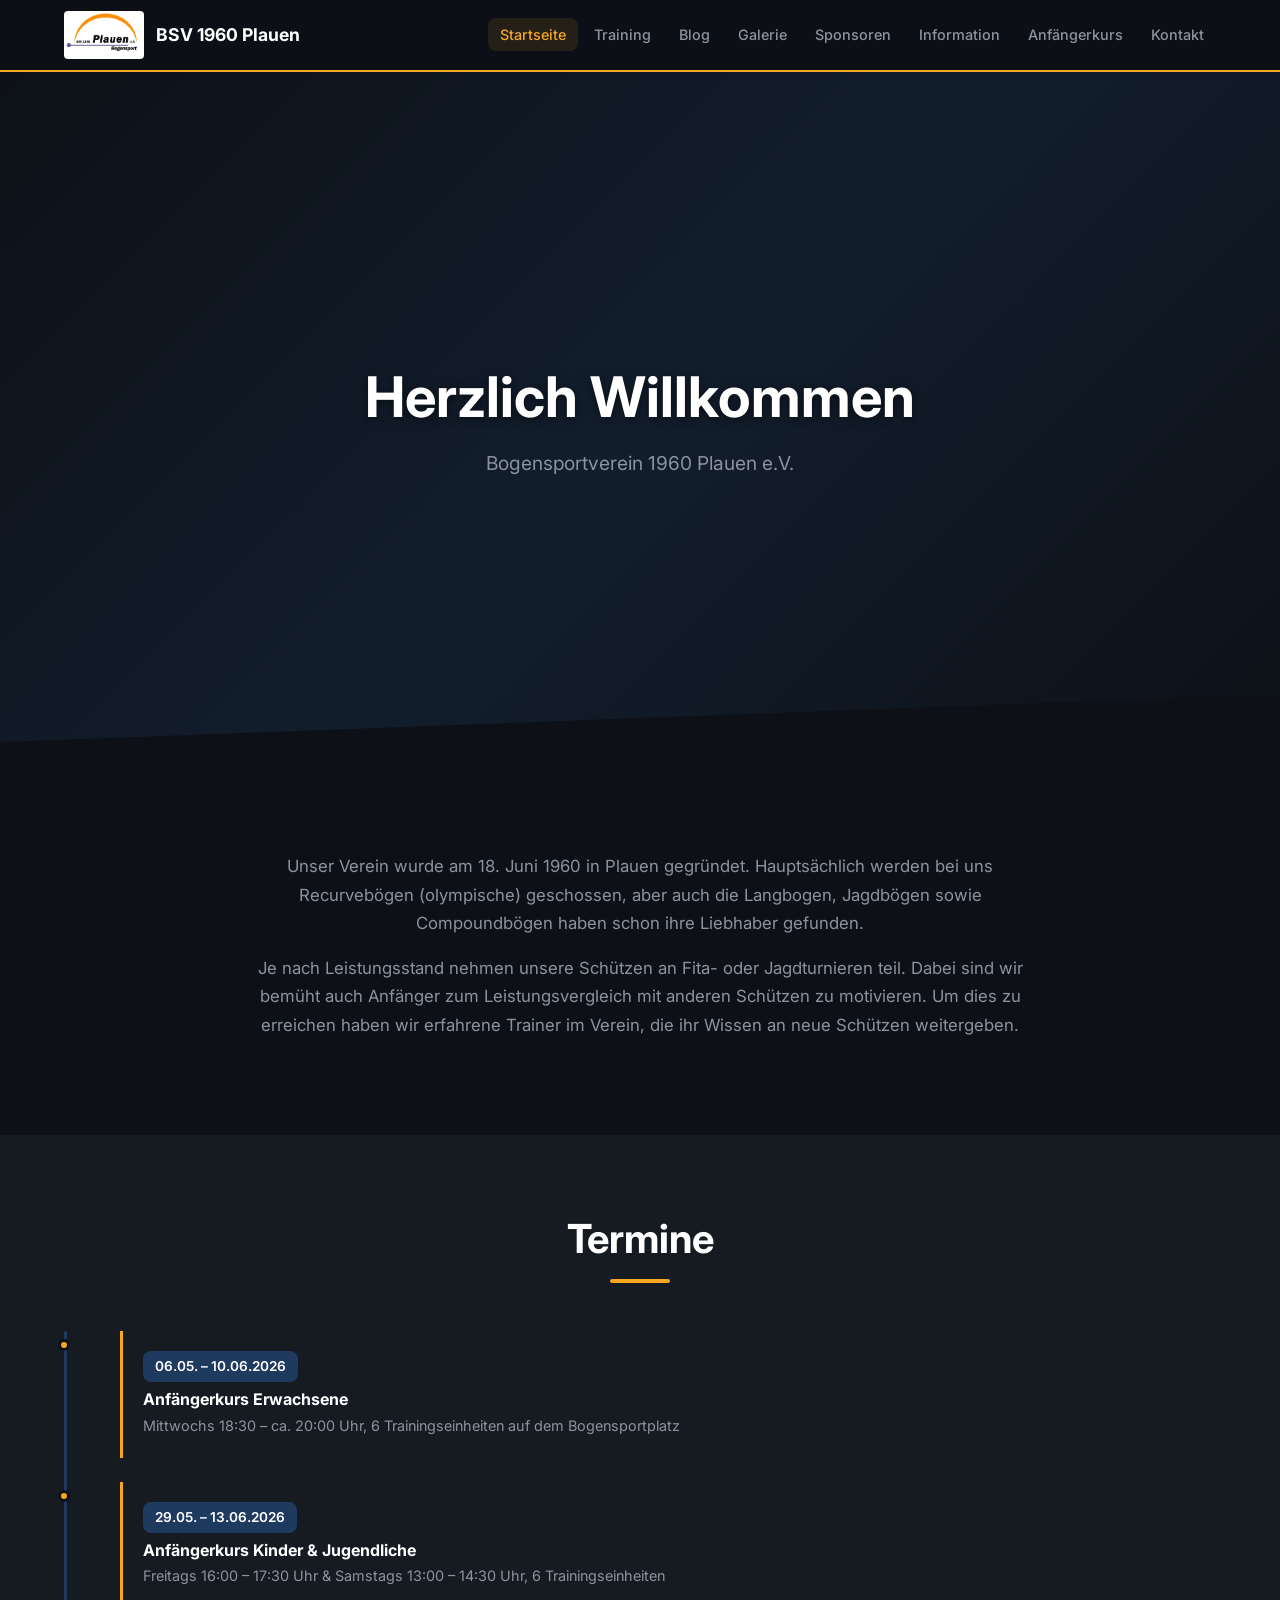
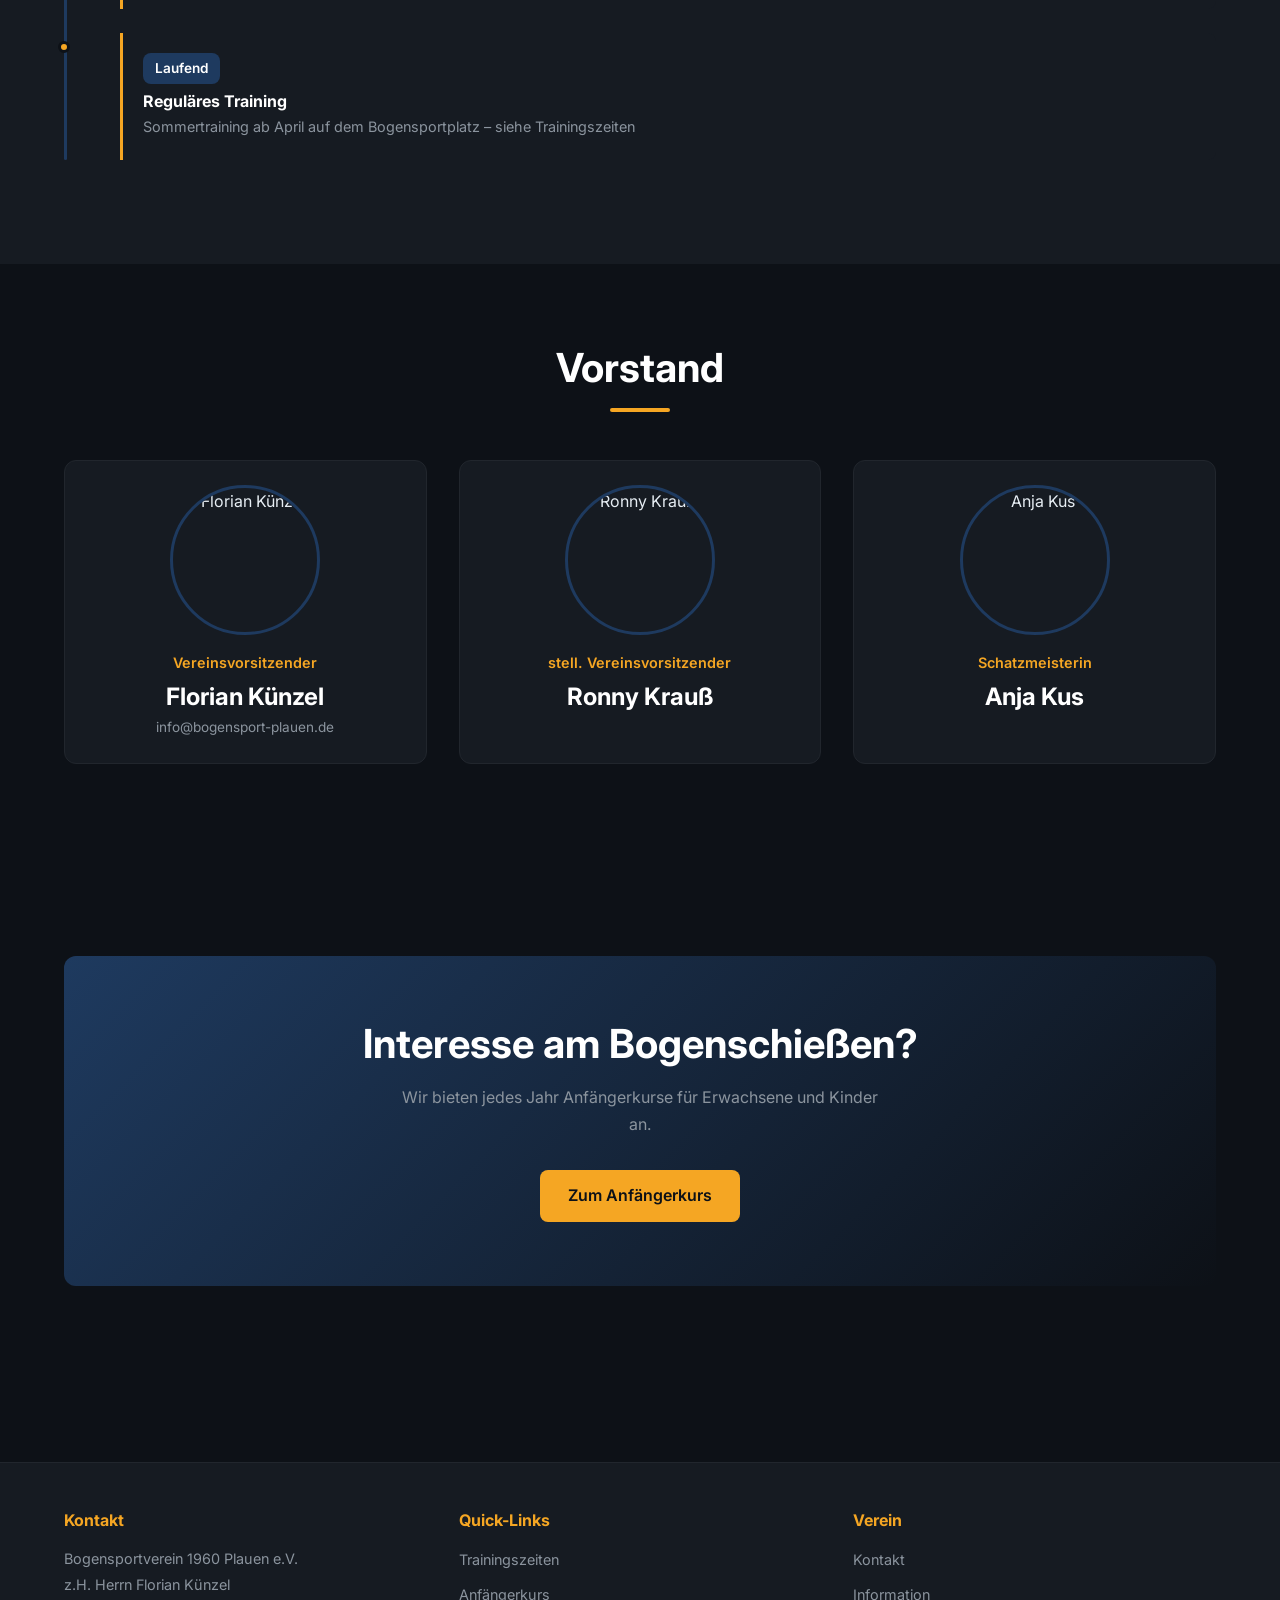
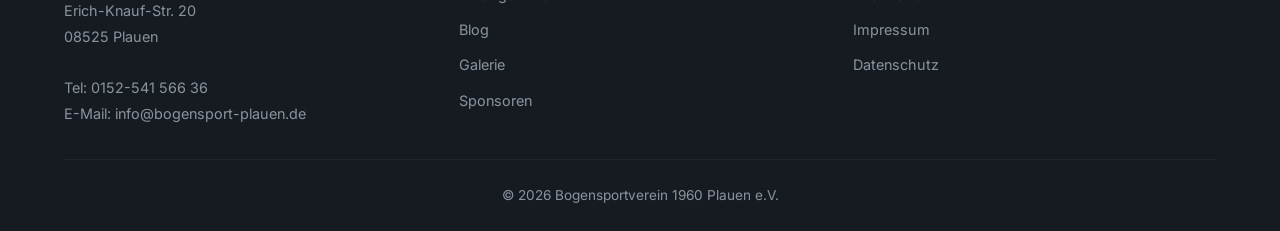
==== index.html @ 08388a22 "Initial commit: BSV 1960 Plauen Website Redesign Complete static website with dark theme, 10 HTML pa" ====
<!DOCTYPE html>
<html lang="de">
<head>
  <meta charset="UTF-8">
  <meta name="viewport" content="width=device-width, initial-scale=1.0">
  <title>Bogensportverein 1960 Plauen e.V.</title>
  <meta name="description" content="Bogensportverein 1960 Plauen e.V. - Bogenschießen in Plauen, Vogtland. Training, Anfängerkurse und Turniere.">
  <link rel="preconnect" href="https://fonts.googleapis.com">
  <link rel="preconnect" href="https://fonts.gstatic.com" crossorigin>
  <link href="https://fonts.googleapis.com/css2?family=Inter:wght@400;500;600;700&display=swap" rel="stylesheet">
  <link rel="stylesheet" href="css/style.css">
</head>
<body>

  <!-- Header -->
  <header class="header">
    <div class="container">
      <a href="index.html" class="logo">
        <img src="Logo_Verein_2_FK.JPG" alt="BSV 1960 Plauen Logo">
        <span class="logo-text">BSV 1960 Plauen</span>
      </a>
      <button class="hamburger" aria-label="Menü öffnen">
        <span></span>
        <span></span>
        <span></span>
      </button>
      <nav>
        <ul class="nav-list">
          <li><a href="index.html" class="active">Startseite</a></li>
          <li><a href="training.html">Training</a></li>
          <li><a href="blog.html">Blog</a></li>
          <li><a href="gallery.html">Galerie</a></li>
          <li><a href="sponsors.html">Sponsoren</a></li>
          <li><a href="information.html">Information</a></li>
          <li><a href="anfaengerkurs.html">Anfängerkurs</a></li>
          <li><a href="contact.html">Kontakt</a></li>
        </ul>
      </nav>
    </div>
  </header>

  <!-- Hero -->
  <section class="hero hero-home">
    <div class="hero-bg hero-bg-fallback" style="background-image: url('images/top/top_1.jpg');"></div>
    <div class="hero-content">
      <h1>Herzlich Willkommen</h1>
      <p>Bogensportverein 1960 Plauen e.V.</p>
    </div>
  </section>

  <!-- Willkommen -->
  <section class="section">
    <div class="container">
      <div class="welcome-text fade-in">
        <p>Unser Verein wurde am 18. Juni 1960 in Plauen gegründet. Hauptsächlich werden bei uns Recurvebögen (olympische) geschossen, aber auch die Langbogen, Jagdbögen sowie Compoundbögen haben schon ihre Liebhaber gefunden.</p>
        <p>Je nach Leistungsstand nehmen unsere Schützen an Fita- oder Jagdturnieren teil. Dabei sind wir bemüht auch Anfänger zum Leistungsvergleich mit anderen Schützen zu motivieren. Um dies zu erreichen haben wir erfahrene Trainer im Verein, die ihr Wissen an neue Schützen weitergeben.</p>
      </div>
    </div>
  </section>

  <!-- Terminkalender -->
  <section class="section section-alt">
    <div class="container">
      <h2 class="section-title fade-in">Termine</h2>
      <div class="timeline fade-in">

        <div class="timeline-item">
          <div class="timeline-card">
            <span class="timeline-date">06.05. – 10.06.2026</span>
            <h4>Anfängerkurs Erwachsene</h4>
            <p>Mittwochs 18:30 – ca. 20:00 Uhr, 6 Trainingseinheiten auf dem Bogensportplatz</p>
          </div>
        </div>

        <div class="timeline-item">
          <div class="timeline-card">
            <span class="timeline-date">29.05. – 13.06.2026</span>
            <h4>Anfängerkurs Kinder &amp; Jugendliche</h4>
            <p>Freitags 16:00 – 17:30 Uhr &amp; Samstags 13:00 – 14:30 Uhr, 6 Trainingseinheiten</p>
          </div>
        </div>

        <div class="timeline-item">
          <div class="timeline-card">
            <span class="timeline-date">Laufend</span>
            <h4>Reguläres Training</h4>
            <p>Sommertraining ab April auf dem Bogensportplatz – siehe Trainingszeiten</p>
          </div>
        </div>

      </div>
    </div>
  </section>

  <!-- Vorstand -->
  <section class="section">
    <div class="container">
      <h2 class="section-title fade-in">Vorstand</h2>
      <div class="grid-3 stagger">

        <div class="card vorstand-card fade-in">
          <img src="images/index/2_f_kuenzel.jpg" alt="Florian Künzel" class="card-img">
          <div class="role">Vereinsvorsitzender</div>
          <h3>Florian Künzel</h3>
          <div class="email">info@bogensport-plauen.de</div>
        </div>

        <div class="card vorstand-card fade-in">
          <img src="images/index/1_r_kraus.jpg" alt="Ronny Krauß" class="card-img">
          <div class="role">stell. Vereinsvorsitzender</div>
          <h3>Ronny Krauß</h3>
        </div>

        <div class="card vorstand-card fade-in">
          <img src="images/index/3_a_kus.jpg" alt="Anja Kus" class="card-img">
          <div class="role">Schatzmeisterin</div>
          <h3>Anja Kus</h3>
        </div>

      </div>
    </div>
  </section>

  <!-- CTA -->
  <section class="section">
    <div class="container">
      <div class="cta-section fade-in">
        <h2>Interesse am Bogenschießen?</h2>
        <p>Wir bieten jedes Jahr Anfängerkurse für Erwachsene und Kinder an.</p>
        <a href="anfaengerkurs.html" class="btn btn-primary">Zum Anfängerkurs</a>
      </div>
    </div>
  </section>

  <!-- Footer -->
  <footer class="footer">
    <div class="container">
      <div class="footer-grid">
        <div class="footer-contact">
          <h4>Kontakt</h4>
          <p>
            Bogensportverein 1960 Plauen e.V.<br>
            z.H. Herrn Florian Künzel<br>
            Erich-Knauf-Str. 20<br>
            08525 Plauen<br><br>
            Tel: 0152-541 566 36<br>
            E-Mail: info@bogensport-plauen.de
          </p>
        </div>
        <div>
          <h4>Quick-Links</h4>
          <ul>
            <li><a href="training.html">Trainingszeiten</a></li>
            <li><a href="anfaengerkurs.html">Anfängerkurs</a></li>
            <li><a href="blog.html">Blog</a></li>
            <li><a href="gallery.html">Galerie</a></li>
            <li><a href="sponsors.html">Sponsoren</a></li>
          </ul>
        </div>
        <div>
          <h4>Verein</h4>
          <ul>
            <li><a href="contact.html">Kontakt</a></li>
            <li><a href="information.html">Information</a></li>
            <li><a href="imprint.html">Impressum</a></li>
            <li><a href="datenschutz.html">Datenschutz</a></li>
          </ul>
        </div>
      </div>
      <div class="footer-bottom">
        &copy; 2026 Bogensportverein 1960 Plauen e.V.
      </div>
    </div>
  </footer>

  <script src="js/main.js"></script>
</body>
</html>
---- css/style.css ----
/* ============================================
   Bogensportverein 1960 Plauen e.V.
   Dark Theme - Sportlich & Dynamisch
   ============================================ */

/* --- Custom Properties --- */
:root {
  --bg-dark: #0d1117;
  --bg-card: #161b22;
  --bg-card-hover: #1c2129;
  --accent-orange: #f5a623;
  --accent-orange-dark: #d4901e;
  --accent-navy: #1e3a5f;
  --accent-navy-light: #264b7a;
  --text-light: #e6edf3;
  --text-dim: #8b949e;
  --text-white: #ffffff;
  --border-subtle: #21262d;
  --shadow: 0 4px 24px rgba(0, 0, 0, 0.4);
  --shadow-hover: 0 8px 32px rgba(0, 0, 0, 0.6);
  --radius: 8px;
  --radius-lg: 12px;
  --transition: 0.3s ease;
  --font-main: 'Inter', -apple-system, BlinkMacSystemFont, 'Segoe UI', Roboto, sans-serif;
  --max-width: 1200px;
  --header-height: 72px;
}

/* --- Reset & Base --- */
*,
*::before,
*::after {
  margin: 0;
  padding: 0;
  box-sizing: border-box;
}

html {
  scroll-behavior: smooth;
  scroll-padding-top: var(--header-height);
}

body {
  font-family: var(--font-main);
  background: var(--bg-dark);
  color: var(--text-light);
  line-height: 1.7;
  overflow-x: hidden;
}

a {
  color: var(--accent-orange);
  text-decoration: none;
  transition: color var(--transition);
}

a:hover {
  color: var(--accent-orange-dark);
}

img {
  max-width: 100%;
  height: auto;
  display: block;
}

ul {
  list-style: none;
}

/* --- Typography --- */
h1, h2, h3, h4 {
  font-weight: 700;
  line-height: 1.2;
  color: var(--text-white);
}

h1 { font-size: clamp(2rem, 5vw, 3.5rem); }
h2 { font-size: clamp(1.5rem, 3.5vw, 2.5rem); }
h3 { font-size: clamp(1.2rem, 2.5vw, 1.5rem); }

.section-title {
  text-align: center;
  margin-bottom: 3rem;
  position: relative;
}

.section-title::after {
  content: '';
  display: block;
  width: 60px;
  height: 4px;
  background: var(--accent-orange);
  margin: 1rem auto 0;
  border-radius: 2px;
}

.section-subtitle {
  color: var(--text-dim);
  font-size: 1.1rem;
  margin-top: 0.5rem;
}

/* --- Container --- */
.container {
  width: 100%;
  max-width: var(--max-width);
  margin: 0 auto;
  padding: 0 1.5rem;
}

/* --- Header / Navbar --- */
.header {
  position: fixed;
  top: 0;
  left: 0;
  right: 0;
  height: var(--header-height);
  background: rgba(13, 17, 23, 0.95);
  backdrop-filter: blur(12px);
  border-bottom: 2px solid var(--accent-orange);
  z-index: 1000;
  transition: background var(--transition);
}

.header .container {
  display: flex;
  align-items: center;
  justify-content: space-between;
  height: 100%;
}

.logo {
  display: flex;
  align-items: center;
  gap: 0.75rem;
  text-decoration: none;
  color: var(--text-white);
  font-weight: 700;
  font-size: 1.1rem;
}

.logo img {
  height: 48px;
  width: auto;
  border-radius: 4px;
}

.logo-text {
  display: none;
}

@media (min-width: 480px) {
  .logo-text {
    display: block;
  }
}

/* Navigation */
.nav-list {
  display: flex;
  gap: 0.25rem;
}

.nav-list a {
  color: var(--text-dim);
  padding: 0.5rem 0.75rem;
  border-radius: var(--radius);
  font-size: 0.9rem;
  font-weight: 500;
  transition: all var(--transition);
  white-space: nowrap;
}

.nav-list a:hover,
.nav-list a.active {
  color: var(--text-white);
  background: rgba(245, 166, 35, 0.1);
}

.nav-list a.active {
  color: var(--accent-orange);
}

/* Hamburger */
.hamburger {
  display: none;
  flex-direction: column;
  gap: 5px;
  background: none;
  border: none;
  cursor: pointer;
  padding: 0.5rem;
  z-index: 1001;
}

.hamburger span {
  display: block;
  width: 24px;
  height: 2px;
  background: var(--text-light);
  border-radius: 2px;
  transition: all var(--transition);
}

.hamburger.active span:nth-child(1) {
  transform: rotate(45deg) translate(5px, 5px);
}

.hamburger.active span:nth-child(2) {
  opacity: 0;
}

.hamburger.active span:nth-child(3) {
  transform: rotate(-45deg) translate(5px, -5px);
}

@media (max-width: 900px) {
  .hamburger {
    display: flex;
  }

  .nav-list {
    position: fixed;
    top: var(--header-height);
    left: 0;
    right: 0;
    bottom: 0;
    background: rgba(13, 17, 23, 0.98);
    flex-direction: column;
    align-items: center;
    justify-content: center;
    gap: 0.5rem;
    transform: translateX(100%);
    transition: transform var(--transition);
  }

  .nav-list.open {
    transform: translateX(0);
  }

  .nav-list a {
    font-size: 1.2rem;
    padding: 0.75rem 2rem;
  }
}

/* --- Hero Section --- */
.hero {
  position: relative;
  height: 60vh;
  min-height: 400px;
  max-height: 600px;
  display: flex;
  align-items: center;
  justify-content: center;
  text-align: center;
  margin-top: var(--header-height);
  overflow: hidden;
}

.hero-home {
  height: 80vh;
  max-height: 700px;
}

.hero-bg {
  position: absolute;
  inset: 0;
  background-size: cover;
  background-position: center;
  background-repeat: no-repeat;
}

.hero-bg::after {
  content: '';
  position: absolute;
  inset: 0;
  background: linear-gradient(
    135deg,
    rgba(13, 17, 23, 0.85) 0%,
    rgba(30, 58, 95, 0.7) 50%,
    rgba(13, 17, 23, 0.9) 100%
  );
}

/* Fallback gradient when no image */
.hero-bg-fallback {
  background: linear-gradient(135deg, var(--accent-navy) 0%, var(--bg-dark) 60%, #1a1a2e 100%);
}

.hero-bg-fallback::after {
  background: linear-gradient(
    135deg,
    rgba(13, 17, 23, 0.5) 0%,
    rgba(30, 58, 95, 0.3) 50%,
    rgba(13, 17, 23, 0.6) 100%
  );
}

.hero-content {
  position: relative;
  z-index: 1;
  padding: 2rem;
}

.hero-content h1 {
  margin-bottom: 1rem;
  text-shadow: 0 2px 8px rgba(0, 0, 0, 0.5);
}

.hero-content p {
  font-size: 1.2rem;
  color: var(--text-dim);
  max-width: 600px;
  margin: 0 auto;
}

/* Diagonal section divider */
.hero::after {
  content: '';
  position: absolute;
  bottom: -2px;
  left: 0;
  right: 0;
  height: 80px;
  background: var(--bg-dark);
  clip-path: polygon(0 60%, 100% 0, 100% 100%, 0 100%);
}

/* --- Sections --- */
.section {
  padding: 5rem 0;
}

.section-alt {
  background: var(--bg-card);
}

.section-divider {
  position: relative;
}

.section-divider::before {
  content: '';
  position: absolute;
  top: -2px;
  left: 0;
  right: 0;
  height: 60px;
  background: var(--bg-dark);
  clip-path: polygon(0 0, 100% 0, 100% 40%, 0 100%);
  z-index: 1;
}

/* --- Buttons --- */
.btn {
  display: inline-flex;
  align-items: center;
  gap: 0.5rem;
  padding: 0.75rem 1.75rem;
  border-radius: var(--radius);
  font-weight: 600;
  font-size: 1rem;
  cursor: pointer;
  border: none;
  transition: all var(--transition);
  text-decoration: none;
}

.btn-primary {
  background: var(--accent-orange);
  color: var(--bg-dark);
}

.btn-primary:hover {
  background: var(--accent-orange-dark);
  color: var(--bg-dark);
  transform: translateY(-2px);
  box-shadow: 0 4px 16px rgba(245, 166, 35, 0.3);
}

.btn-outline {
  background: transparent;
  color: var(--accent-orange);
  border: 2px solid var(--accent-orange);
}

.btn-outline:hover {
  background: var(--accent-orange);
  color: var(--bg-dark);
  transform: translateY(-2px);
}

/* --- Cards --- */
.card {
  background: var(--bg-card);
  border: 1px solid var(--border-subtle);
  border-radius: var(--radius-lg);
  padding: 1.5rem;
  transition: all var(--transition);
}

.card:hover {
  transform: translateY(-4px);
  box-shadow: var(--shadow-hover);
  border-color: var(--accent-orange);
}

/* --- Grid Layouts --- */
.grid-2 {
  display: grid;
  grid-template-columns: 1fr;
  gap: 2rem;
}

.grid-3 {
  display: grid;
  grid-template-columns: 1fr;
  gap: 2rem;
}

.grid-4 {
  display: grid;
  grid-template-columns: repeat(auto-fill, minmax(250px, 1fr));
  gap: 1.5rem;
}

@media (min-width: 640px) {
  .grid-2 { grid-template-columns: repeat(2, 1fr); }
  .grid-3 { grid-template-columns: repeat(2, 1fr); }
}

@media (min-width: 960px) {
  .grid-3 { grid-template-columns: repeat(3, 1fr); }
}

/* --- Vorstand Cards --- */
.vorstand-card {
  text-align: center;
}

.vorstand-card .card-img {
  width: 150px;
  height: 150px;
  border-radius: 50%;
  object-fit: cover;
  margin: 0 auto 1rem;
  border: 3px solid var(--accent-navy);
  transition: border-color var(--transition);
}

.vorstand-card:hover .card-img {
  border-color: var(--accent-orange);
}

.vorstand-card h3 {
  margin-bottom: 0.25rem;
}

.vorstand-card .role {
  color: var(--accent-orange);
  font-size: 0.9rem;
  font-weight: 600;
  margin-bottom: 0.5rem;
}

.vorstand-card .email {
  color: var(--text-dim);
  font-size: 0.85rem;
}

/* --- Terminkalender / Timeline --- */
.timeline {
  position: relative;
  padding-left: 2rem;
}

.timeline::before {
  content: '';
  position: absolute;
  left: 0;
  top: 0;
  bottom: 0;
  width: 3px;
  background: var(--accent-navy);
  border-radius: 2px;
}

.timeline-item {
  position: relative;
  margin-bottom: 1.5rem;
  padding-left: 1.5rem;
}

.timeline-item::before {
  content: '';
  position: absolute;
  left: -2.35rem;
  top: 0.5rem;
  width: 12px;
  height: 12px;
  background: var(--accent-orange);
  border-radius: 50%;
  border: 3px solid var(--bg-dark);
}

.timeline-card {
  background: var(--bg-card);
  border-left: 3px solid var(--accent-orange);
  border-radius: 0 var(--radius) var(--radius) 0;
  padding: 1.25rem;
  transition: all var(--transition);
}

.timeline-card:hover {
  transform: translateX(4px);
  box-shadow: var(--shadow);
}

.timeline-date {
  display: inline-flex;
  align-items: center;
  gap: 0.5rem;
  background: var(--accent-navy);
  color: var(--text-white);
  padding: 0.25rem 0.75rem;
  border-radius: var(--radius);
  font-size: 0.85rem;
  font-weight: 600;
  margin-bottom: 0.5rem;
}

.timeline-card h4 {
  margin-bottom: 0.25rem;
}

.timeline-card p {
  color: var(--text-dim);
  font-size: 0.9rem;
}

.timeline-empty {
  text-align: center;
  padding: 3rem;
  color: var(--text-dim);
  font-style: italic;
}

/* --- Training Tables --- */
.training-block {
  margin-bottom: 3rem;
}

.training-block h3 {
  margin-bottom: 0.5rem;
}

.training-location {
  color: var(--text-dim);
  margin-bottom: 1rem;
  font-size: 0.95rem;
}

.training-table {
  width: 100%;
  border-collapse: collapse;
  background: var(--bg-card);
  border-radius: var(--radius-lg);
  overflow: hidden;
}

.training-table th,
.training-table td {
  padding: 0.85rem 1.25rem;
  text-align: left;
}

.training-table thead {
  background: var(--accent-navy);
}

.training-table th {
  font-weight: 600;
  font-size: 0.9rem;
  text-transform: uppercase;
  letter-spacing: 0.05em;
}

.training-table tbody tr {
  border-bottom: 1px solid var(--border-subtle);
  transition: background var(--transition);
}

.training-table tbody tr:hover {
  background: var(--bg-card-hover);
}

.training-table tbody tr:last-child {
  border-bottom: none;
}

.training-note {
  color: var(--text-dim);
  font-size: 0.85rem;
  margin-top: 0.5rem;
  font-style: italic;
}

/* --- Blog --- */
.blog-season {
  margin-bottom: 3rem;
}

.blog-season-header {
  background: var(--accent-navy);
  color: var(--text-white);
  padding: 0.75rem 1.25rem;
  border-radius: var(--radius);
  cursor: pointer;
  display: flex;
  justify-content: space-between;
  align-items: center;
  font-weight: 600;
  font-size: 1.1rem;
  transition: background var(--transition);
  user-select: none;
}

.blog-season-header:hover {
  background: var(--accent-navy-light);
}

.blog-season-header .toggle-icon {
  font-size: 1.2rem;
  transition: transform var(--transition);
}

.blog-season-header.open .toggle-icon {
  transform: rotate(180deg);
}

.blog-season-content {
  max-height: 0;
  overflow: hidden;
  transition: max-height 0.5s ease;
}

.blog-season-content.open {
  max-height: 5000px;
}

.blog-entry {
  padding: 1.5rem;
  border-left: 3px solid var(--accent-orange);
  margin: 1rem 0;
  background: var(--bg-card);
  border-radius: 0 var(--radius) var(--radius) 0;
}

.blog-entry p {
  margin-bottom: 0.75rem;
  color: var(--text-dim);
}

.blog-entry p:last-child {
  margin-bottom: 0;
}

.blog-entry strong {
  color: var(--text-white);
}

.blog-results {
  margin: 0.5rem 0;
  padding-left: 1.25rem;
}

.blog-results li {
  color: var(--text-dim);
  padding: 0.15rem 0;
  list-style: disc;
}

/* --- Gallery --- */
.gallery-section {
  margin-bottom: 3rem;
}

.gallery-section h3 {
  margin-bottom: 1.5rem;
  padding-bottom: 0.5rem;
  border-bottom: 2px solid var(--accent-navy);
}

.gallery-grid {
  display: grid;
  grid-template-columns: repeat(auto-fill, minmax(200px, 1fr));
  gap: 1rem;
}

.gallery-item {
  position: relative;
  aspect-ratio: 4 / 3;
  border-radius: var(--radius);
  overflow: hidden;
  cursor: pointer;
  background: var(--bg-card);
}

.gallery-item img {
  width: 100%;
  height: 100%;
  object-fit: cover;
  transition: transform var(--transition);
}

.gallery-item:hover img {
  transform: scale(1.05);
}

.gallery-item::after {
  content: '';
  position: absolute;
  inset: 0;
  background: rgba(13, 17, 23, 0.3);
  opacity: 0;
  transition: opacity var(--transition);
}

.gallery-item:hover::after {
  opacity: 1;
}

/* Lightbox */
.lightbox {
  display: none;
  position: fixed;
  inset: 0;
  background: rgba(0, 0, 0, 0.95);
  z-index: 2000;
  align-items: center;
  justify-content: center;
}

.lightbox.active {
  display: flex;
}

.lightbox img {
  max-width: 90vw;
  max-height: 85vh;
  object-fit: contain;
  border-radius: var(--radius);
}

.lightbox-close {
  position: absolute;
  top: 1.5rem;
  right: 1.5rem;
  background: none;
  border: none;
  color: var(--text-white);
  font-size: 2rem;
  cursor: pointer;
  padding: 0.5rem;
  line-height: 1;
  z-index: 2001;
}

.lightbox-nav {
  position: absolute;
  top: 50%;
  transform: translateY(-50%);
  background: rgba(245, 166, 35, 0.2);
  border: none;
  color: var(--text-white);
  font-size: 2rem;
  cursor: pointer;
  padding: 1rem;
  border-radius: var(--radius);
  transition: background var(--transition);
}

.lightbox-nav:hover {
  background: rgba(245, 166, 35, 0.4);
}

.lightbox-prev { left: 1rem; }
.lightbox-next { right: 1rem; }

/* --- Sponsor Cards --- */
.sponsor-card {
  text-align: center;
}

.sponsor-card h3 {
  color: var(--accent-orange);
  margin-bottom: 0.75rem;
}

.sponsor-card .sponsor-info {
  color: var(--text-dim);
  font-size: 0.9rem;
  line-height: 1.8;
}

.sponsor-card .sponsor-link {
  display: inline-block;
  margin-top: 0.75rem;
}

/* --- Information Links --- */
.info-link-card {
  display: flex;
  align-items: center;
  gap: 1rem;
}

.info-link-card .link-icon {
  flex-shrink: 0;
  width: 48px;
  height: 48px;
  background: var(--accent-navy);
  border-radius: 50%;
  display: flex;
  align-items: center;
  justify-content: center;
  font-size: 1.2rem;
  color: var(--accent-orange);
  transition: background var(--transition);
}

.info-link-card:hover .link-icon {
  background: var(--accent-orange);
  color: var(--bg-dark);
}

.info-link-card h4 {
  margin-bottom: 0.15rem;
}

.info-link-card p {
  color: var(--text-dim);
  font-size: 0.85rem;
}

/* --- Anfängerkurs --- */
.kurs-card {
  border-top: 3px solid var(--accent-orange);
}

.kurs-card h3 {
  margin-bottom: 1rem;
}

.kurs-badge {
  display: inline-block;
  background: rgba(245, 166, 35, 0.15);
  color: var(--accent-orange);
  padding: 0.25rem 0.75rem;
  border-radius: var(--radius);
  font-size: 0.85rem;
  font-weight: 600;
  margin-bottom: 1rem;
}

.kurs-badge.warteliste {
  background: rgba(220, 50, 50, 0.15);
  color: #e55353;
}

.kurs-dates {
  margin: 1rem 0;
}

.kurs-dates li {
  padding: 0.35rem 0;
  color: var(--text-dim);
  padding-left: 1.25rem;
  position: relative;
}

.kurs-dates li::before {
  content: '→';
  position: absolute;
  left: 0;
  color: var(--accent-orange);
}

.kurs-price {
  font-size: 1.1rem;
  font-weight: 600;
  color: var(--accent-orange);
  margin-top: 1rem;
}

/* --- Contact --- */
.contact-info {
  line-height: 2;
}

.contact-info strong {
  color: var(--text-white);
}

.contact-icon {
  color: var(--accent-orange);
  margin-right: 0.5rem;
}

/* --- Legal Pages --- */
.legal-content {
  max-width: 800px;
  margin: 0 auto;
}

.legal-content h3 {
  margin: 2rem 0 0.75rem;
  color: var(--accent-orange);
}

.legal-content p {
  margin-bottom: 1rem;
  color: var(--text-dim);
}

/* --- Footer --- */
.footer {
  background: var(--bg-card);
  border-top: 1px solid var(--border-subtle);
  padding: 3rem 0 0;
  margin-top: 4rem;
}

.footer-grid {
  display: grid;
  grid-template-columns: 1fr;
  gap: 2rem;
  margin-bottom: 2rem;
}

@media (min-width: 640px) {
  .footer-grid { grid-template-columns: repeat(2, 1fr); }
}

@media (min-width: 960px) {
  .footer-grid { grid-template-columns: repeat(3, 1fr); }
}

.footer h4 {
  margin-bottom: 1rem;
  color: var(--accent-orange);
  font-size: 1rem;
}

.footer ul li {
  margin-bottom: 0.5rem;
}

.footer ul a {
  color: var(--text-dim);
  font-size: 0.9rem;
}

.footer ul a:hover {
  color: var(--accent-orange);
}

.footer-contact p {
  color: var(--text-dim);
  font-size: 0.9rem;
  line-height: 1.8;
}

.footer-bottom {
  border-top: 1px solid var(--border-subtle);
  padding: 1.5rem 0;
  text-align: center;
  color: var(--text-dim);
  font-size: 0.85rem;
}

/* --- Scroll Animations --- */
.fade-in {
  opacity: 0;
  transform: translateY(30px);
  transition: opacity 0.6s ease, transform 0.6s ease;
}

.fade-in.visible {
  opacity: 1;
  transform: translateY(0);
}

.fade-in-left {
  opacity: 0;
  transform: translateX(-30px);
  transition: opacity 0.6s ease, transform 0.6s ease;
}

.fade-in-left.visible {
  opacity: 1;
  transform: translateX(0);
}

.fade-in-right {
  opacity: 0;
  transform: translateX(30px);
  transition: opacity 0.6s ease, transform 0.6s ease;
}

.fade-in-right.visible {
  opacity: 1;
  transform: translateX(0);
}

/* Stagger delay for grid children */
.stagger > *:nth-child(1) { transition-delay: 0s; }
.stagger > *:nth-child(2) { transition-delay: 0.1s; }
.stagger > *:nth-child(3) { transition-delay: 0.2s; }
.stagger > *:nth-child(4) { transition-delay: 0.3s; }
.stagger > *:nth-child(5) { transition-delay: 0.4s; }
.stagger > *:nth-child(6) { transition-delay: 0.5s; }
.stagger > *:nth-child(7) { transition-delay: 0.6s; }

/* --- CTA Section --- */
.cta-section {
  text-align: center;
  padding: 4rem 2rem;
  background: linear-gradient(135deg, var(--accent-navy) 0%, var(--bg-dark) 100%);
  border-radius: var(--radius-lg);
  margin: 2rem 0;
}

.cta-section h2 {
  margin-bottom: 1rem;
}

.cta-section p {
  color: var(--text-dim);
  margin-bottom: 2rem;
  max-width: 500px;
  margin-left: auto;
  margin-right: auto;
}

/* --- Utility --- */
.text-center { text-align: center; }
.text-orange { color: var(--accent-orange); }
.mt-1 { margin-top: 0.5rem; }
.mt-2 { margin-top: 1rem; }
.mt-3 { margin-top: 1.5rem; }
.mt-4 { margin-top: 2rem; }
.mb-2 { margin-bottom: 1rem; }
.mb-3 { margin-bottom: 1.5rem; }

/* --- Welcome Text --- */
.welcome-text {
  max-width: 800px;
  margin: 0 auto;
  text-align: center;
}

.welcome-text p {
  color: var(--text-dim);
  font-size: 1.05rem;
  margin-bottom: 1rem;
}

/* --- Responsive adjustments --- */
@media (max-width: 640px) {
  .section {
    padding: 3rem 0;
  }

  .hero {
    height: 50vh;
    min-height: 300px;
  }

  .hero-home {
    height: 65vh;
  }

  .gallery-grid {
    grid-template-columns: repeat(2, 1fr);
  }

  .training-table th,
  .training-table td {
    padding: 0.6rem 0.75rem;
    font-size: 0.85rem;
  }
}

/* --- Print --- */
@media print {
  .header, .footer, .hamburger, .lightbox {
    display: none !important;
  }

  body {
    background: white;
    color: black;
  }

  .hero {
    margin-top: 0;
    height: auto;
    min-height: 0;
  }
}
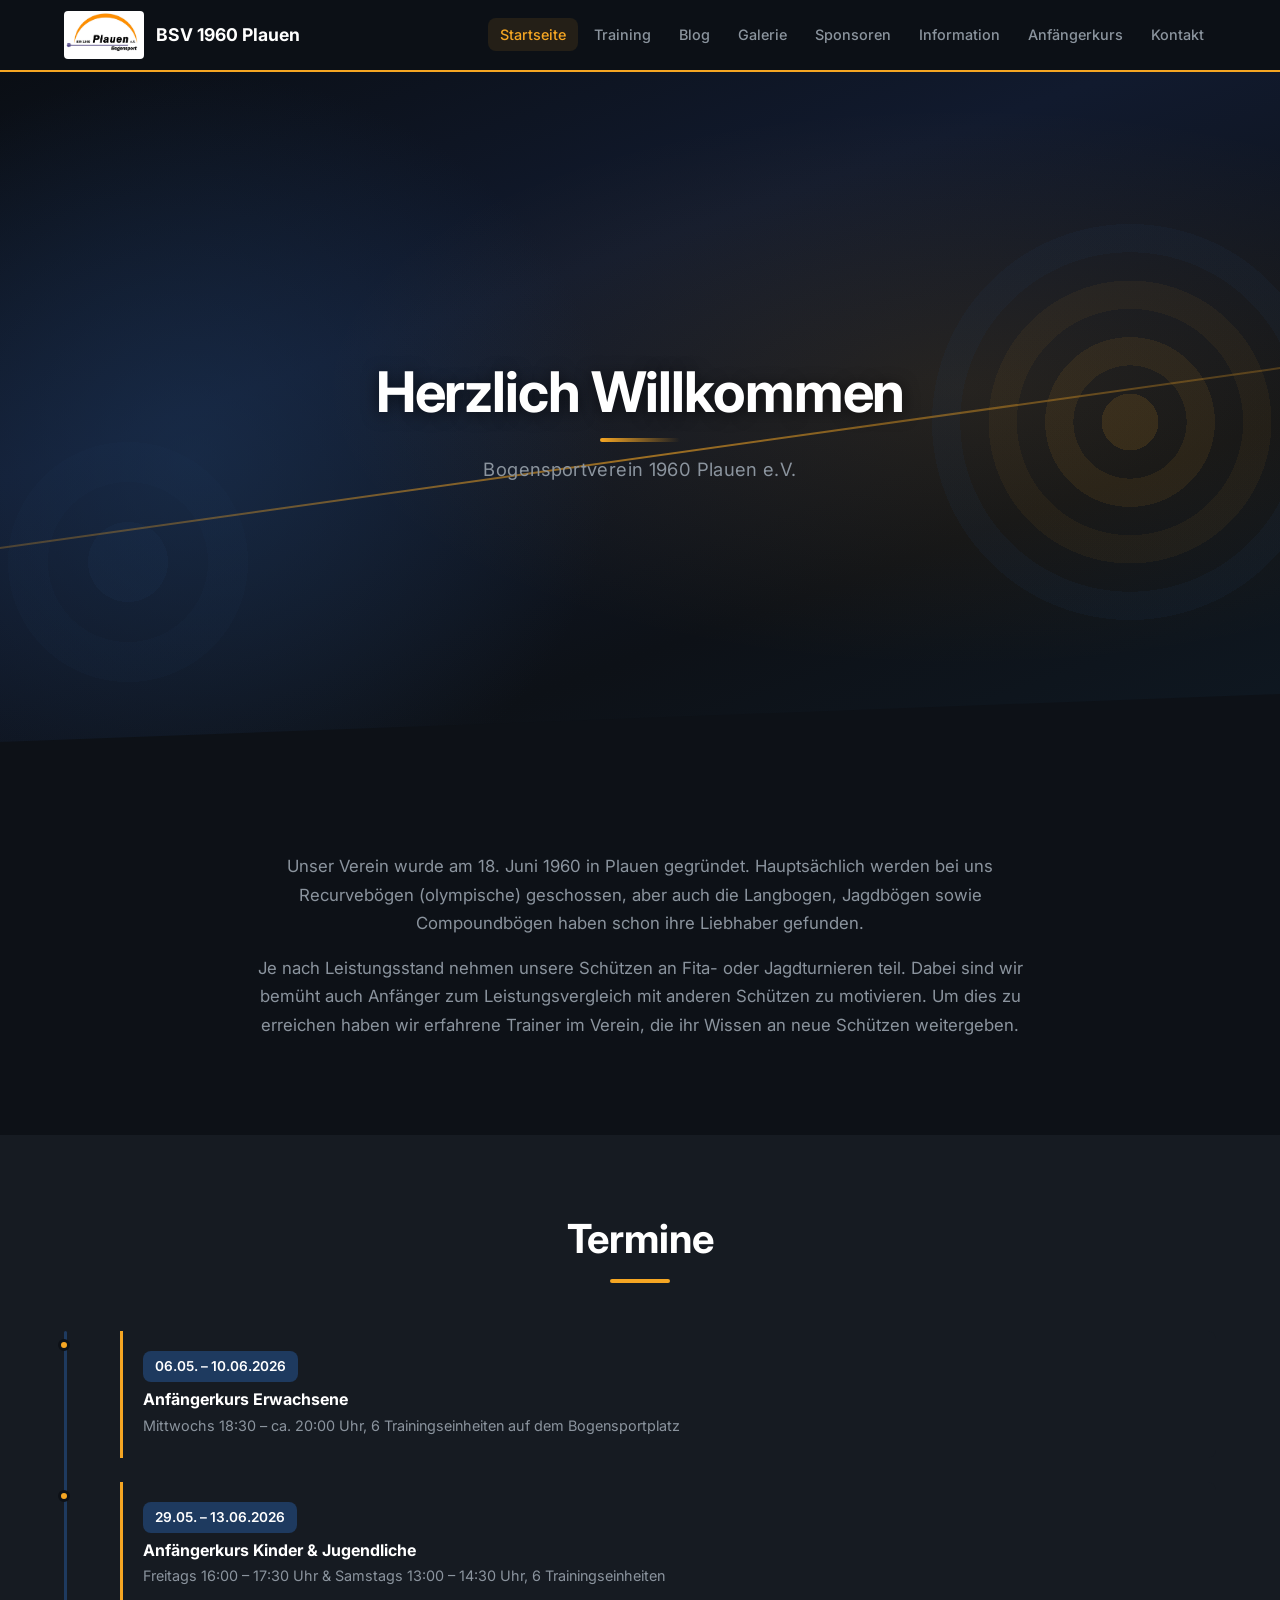
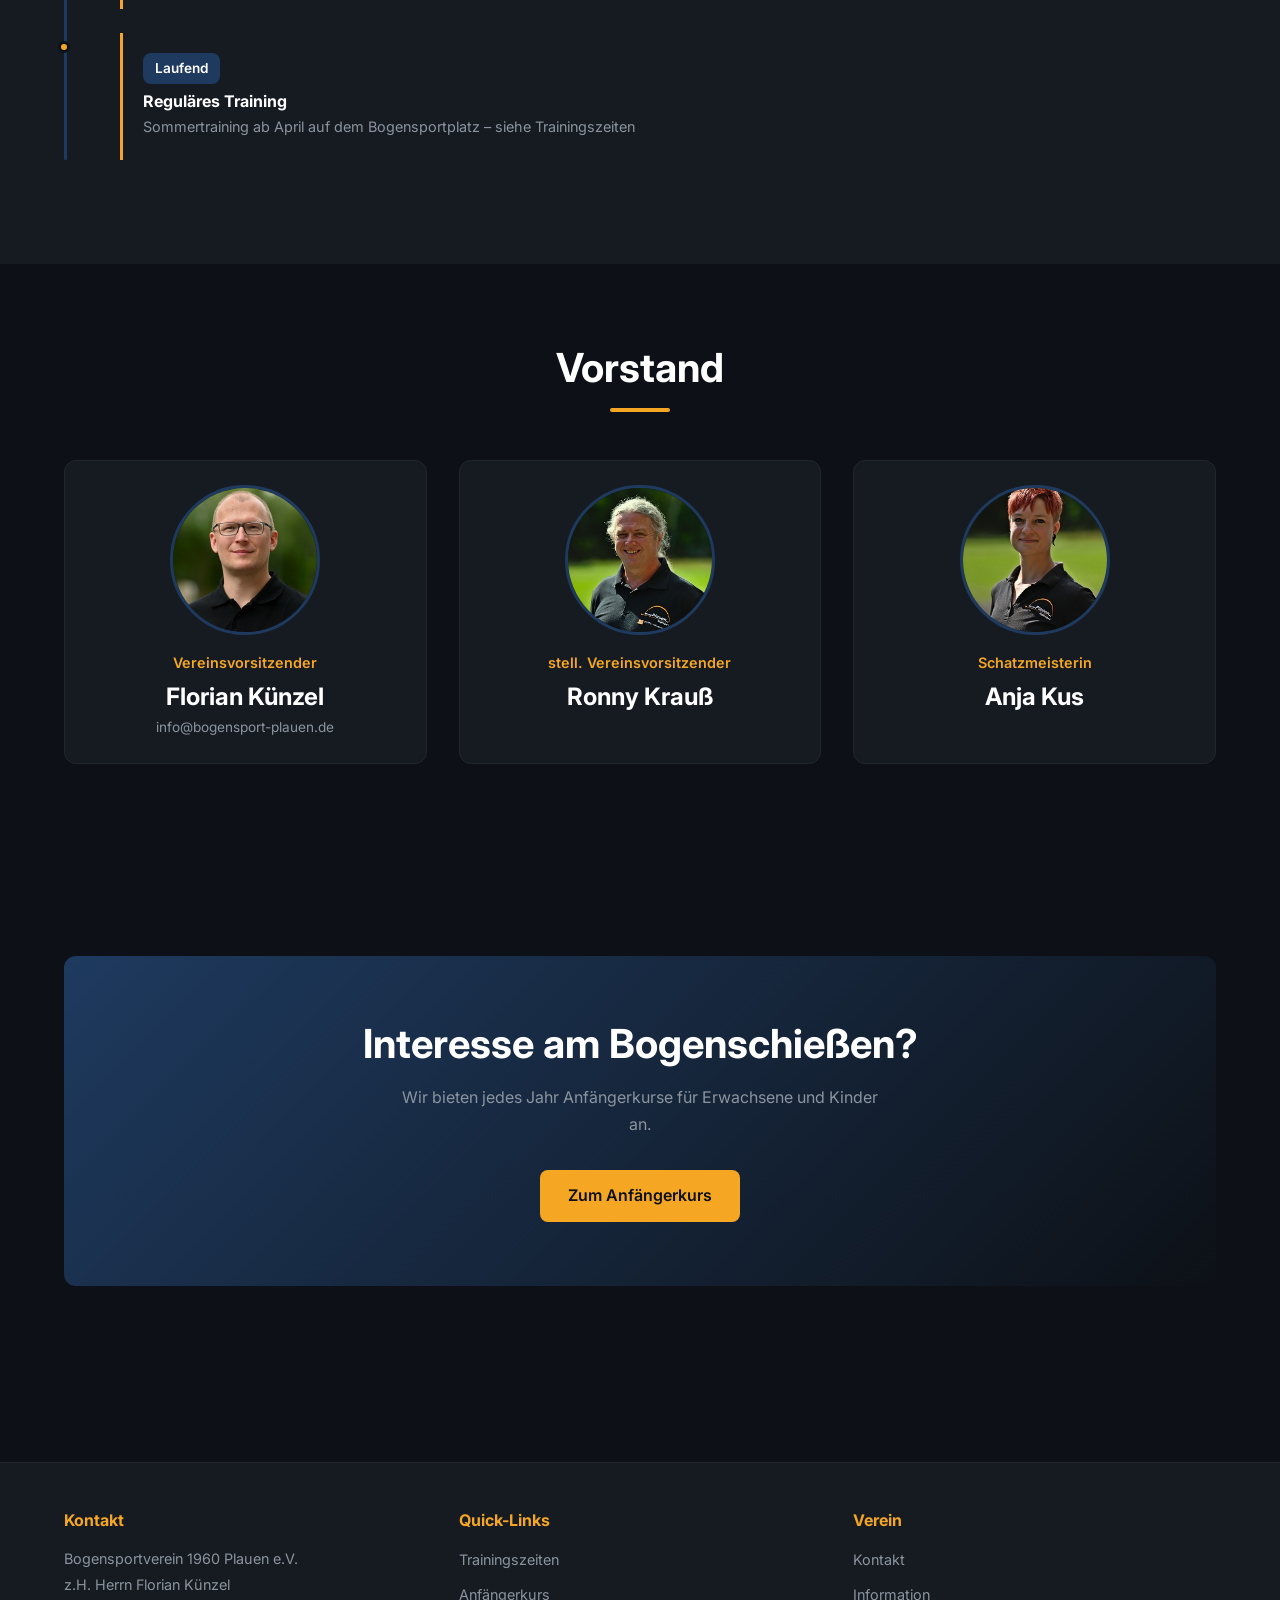
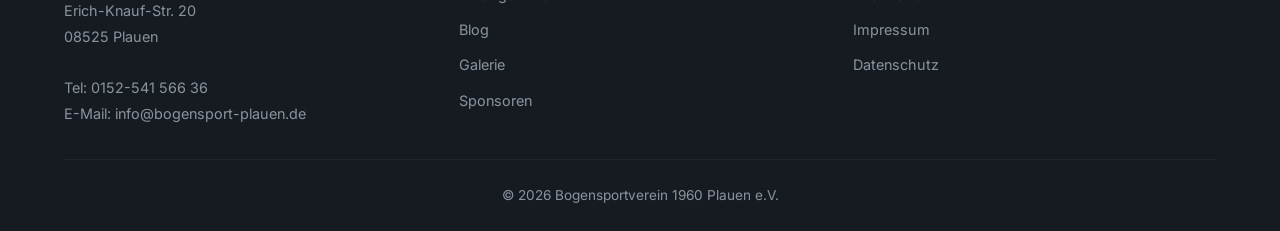
==== commit 05fb2675: "Redesign hero sections: replace banner images with animated CSS Remove top_1/2/3.jpg hero images. Ne" ====
--- a/index.html
+++ b/index.html
@@ -41,7 +41,7 @@
 
   <!-- Hero -->
   <section class="hero hero-home">
-    <div class="hero-bg hero-bg-fallback" style="background-image: url('images/top/top_1.jpg');"></div>
+    <div class="hero-bg hero-bg-fallback"></div>
     <div class="hero-content">
       <h1>Herzlich Willkommen</h1>
       <p>Bogensportverein 1960 Plauen e.V.</p>
--- a/css/style.css
+++ b/css/style.css
@@ -248,9 +248,9 @@
 /* --- Hero Section --- */
 .hero {
   position: relative;
-  height: 60vh;
-  min-height: 400px;
-  max-height: 600px;
+  height: 55vh;
+  min-height: 350px;
+  max-height: 550px;
   display: flex;
   align-items: center;
   justify-content: center;
@@ -264,38 +264,114 @@
   max-height: 700px;
 }
 
+/* Animated gradient background */
 .hero-bg {
   position: absolute;
   inset: 0;
-  background-size: cover;
-  background-position: center;
-  background-repeat: no-repeat;
-}
-
+}
+
+.hero-bg-fallback {
+  background:
+    radial-gradient(ellipse 120% 80% at 80% 50%, rgba(245, 166, 35, 0.08) 0%, transparent 60%),
+    radial-gradient(ellipse 80% 120% at 20% 60%, rgba(30, 58, 95, 0.4) 0%, transparent 60%),
+    linear-gradient(160deg, #0a0e14 0%, #111a2e 35%, #0d1117 70%, #0f1923 100%);
+  animation: heroShift 12s ease-in-out infinite alternate;
+}
+
+@keyframes heroShift {
+  0%   { filter: hue-rotate(0deg) brightness(1); }
+  100% { filter: hue-rotate(8deg) brightness(1.05); }
+}
+
+/* Target rings – Zielscheibe */
+.hero-bg::before {
+  content: '';
+  position: absolute;
+  width: 500px;
+  height: 500px;
+  right: -100px;
+  top: 50%;
+  transform: translateY(-50%);
+  border-radius: 50%;
+  background:
+    radial-gradient(circle,
+      rgba(245, 166, 35, 0.12) 0%,
+      rgba(245, 166, 35, 0.12) 8%,
+      transparent 8%,
+      transparent 16%,
+      rgba(245, 166, 35, 0.08) 16%,
+      rgba(245, 166, 35, 0.08) 24%,
+      transparent 24%,
+      transparent 32%,
+      rgba(245, 166, 35, 0.05) 32%,
+      rgba(245, 166, 35, 0.05) 40%,
+      transparent 40%,
+      transparent 48%,
+      rgba(30, 58, 95, 0.12) 48%,
+      rgba(30, 58, 95, 0.12) 56%,
+      transparent 56%
+    );
+  animation: targetPulse 6s ease-in-out infinite alternate;
+}
+
+@keyframes targetPulse {
+  0%   { opacity: 0.5; transform: translateY(-50%) scale(0.95); }
+  100% { opacity: 1; transform: translateY(-50%) scale(1.05); }
+}
+
+/* Diagonal arrow line */
 .hero-bg::after {
   content: '';
   position: absolute;
+  width: 200%;
+  height: 2px;
+  background: linear-gradient(90deg,
+    transparent 0%,
+    rgba(245, 166, 35, 0.3) 30%,
+    rgba(245, 166, 35, 0.6) 50%,
+    rgba(245, 166, 35, 0.3) 70%,
+    transparent 100%
+  );
+  top: 55%;
+  left: -50%;
+  transform: rotate(-8deg);
+  animation: arrowSweep 8s ease-in-out infinite alternate;
+}
+
+@keyframes arrowSweep {
+  0%   { transform: rotate(-8deg) translateX(-5%); opacity: 0.4; }
+  100% { transform: rotate(-8deg) translateX(5%); opacity: 0.8; }
+}
+
+/* Subtle grid pattern overlay */
+.hero::before {
+  content: '';
+  position: absolute;
   inset: 0;
-  background: linear-gradient(
-    135deg,
-    rgba(13, 17, 23, 0.85) 0%,
-    rgba(30, 58, 95, 0.7) 50%,
-    rgba(13, 17, 23, 0.9) 100%
-  );
-}
-
-/* Fallback gradient when no image */
-.hero-bg-fallback {
-  background: linear-gradient(135deg, var(--accent-navy) 0%, var(--bg-dark) 60%, #1a1a2e 100%);
-}
-
-.hero-bg-fallback::after {
-  background: linear-gradient(
-    135deg,
-    rgba(13, 17, 23, 0.5) 0%,
-    rgba(30, 58, 95, 0.3) 50%,
-    rgba(13, 17, 23, 0.6) 100%
-  );
+  background-image:
+    linear-gradient(rgba(245, 166, 35, 0.03) 1px, transparent 1px),
+    linear-gradient(90deg, rgba(245, 166, 35, 0.03) 1px, transparent 1px);
+  background-size: 60px 60px;
+  z-index: 0;
+  mask-image: radial-gradient(ellipse 70% 70% at 50% 50%, black, transparent);
+}
+
+/* Second target ring – left side, smaller */
+.hero-home .hero-bg-fallback {
+  background:
+    radial-gradient(ellipse 100% 80% at 75% 45%, rgba(245, 166, 35, 0.1) 0%, transparent 50%),
+    radial-gradient(ellipse 60% 100% at 15% 55%, rgba(30, 58, 95, 0.5) 0%, transparent 55%),
+    radial-gradient(circle 200px at 10% 70%,
+      rgba(30, 58, 95, 0.15) 0%,
+      rgba(30, 58, 95, 0.15) 20%,
+      transparent 20%,
+      transparent 40%,
+      rgba(30, 58, 95, 0.08) 40%,
+      rgba(30, 58, 95, 0.08) 60%,
+      transparent 60%
+    ),
+    linear-gradient(160deg, #0a0e14 0%, #111a2e 35%, #0d1117 70%, #0f1923 100%);
+  animation: heroShift 12s ease-in-out infinite alternate;
 }
 
 .hero-content {
@@ -305,15 +381,27 @@
 }
 
 .hero-content h1 {
-  margin-bottom: 1rem;
-  text-shadow: 0 2px 8px rgba(0, 0, 0, 0.5);
+  margin-bottom: 0.5rem;
+  text-shadow: 0 2px 16px rgba(0, 0, 0, 0.6);
+  letter-spacing: -0.02em;
+}
+
+.hero-content h1::after {
+  content: '';
+  display: block;
+  width: 80px;
+  height: 4px;
+  background: linear-gradient(90deg, var(--accent-orange), transparent);
+  margin: 0.75rem auto 0;
+  border-radius: 2px;
 }
 
 .hero-content p {
-  font-size: 1.2rem;
+  font-size: 1.15rem;
   color: var(--text-dim);
   max-width: 600px;
-  margin: 0 auto;
+  margin: 0.75rem auto 0;
+  letter-spacing: 0.02em;
 }
 
 /* Diagonal section divider */
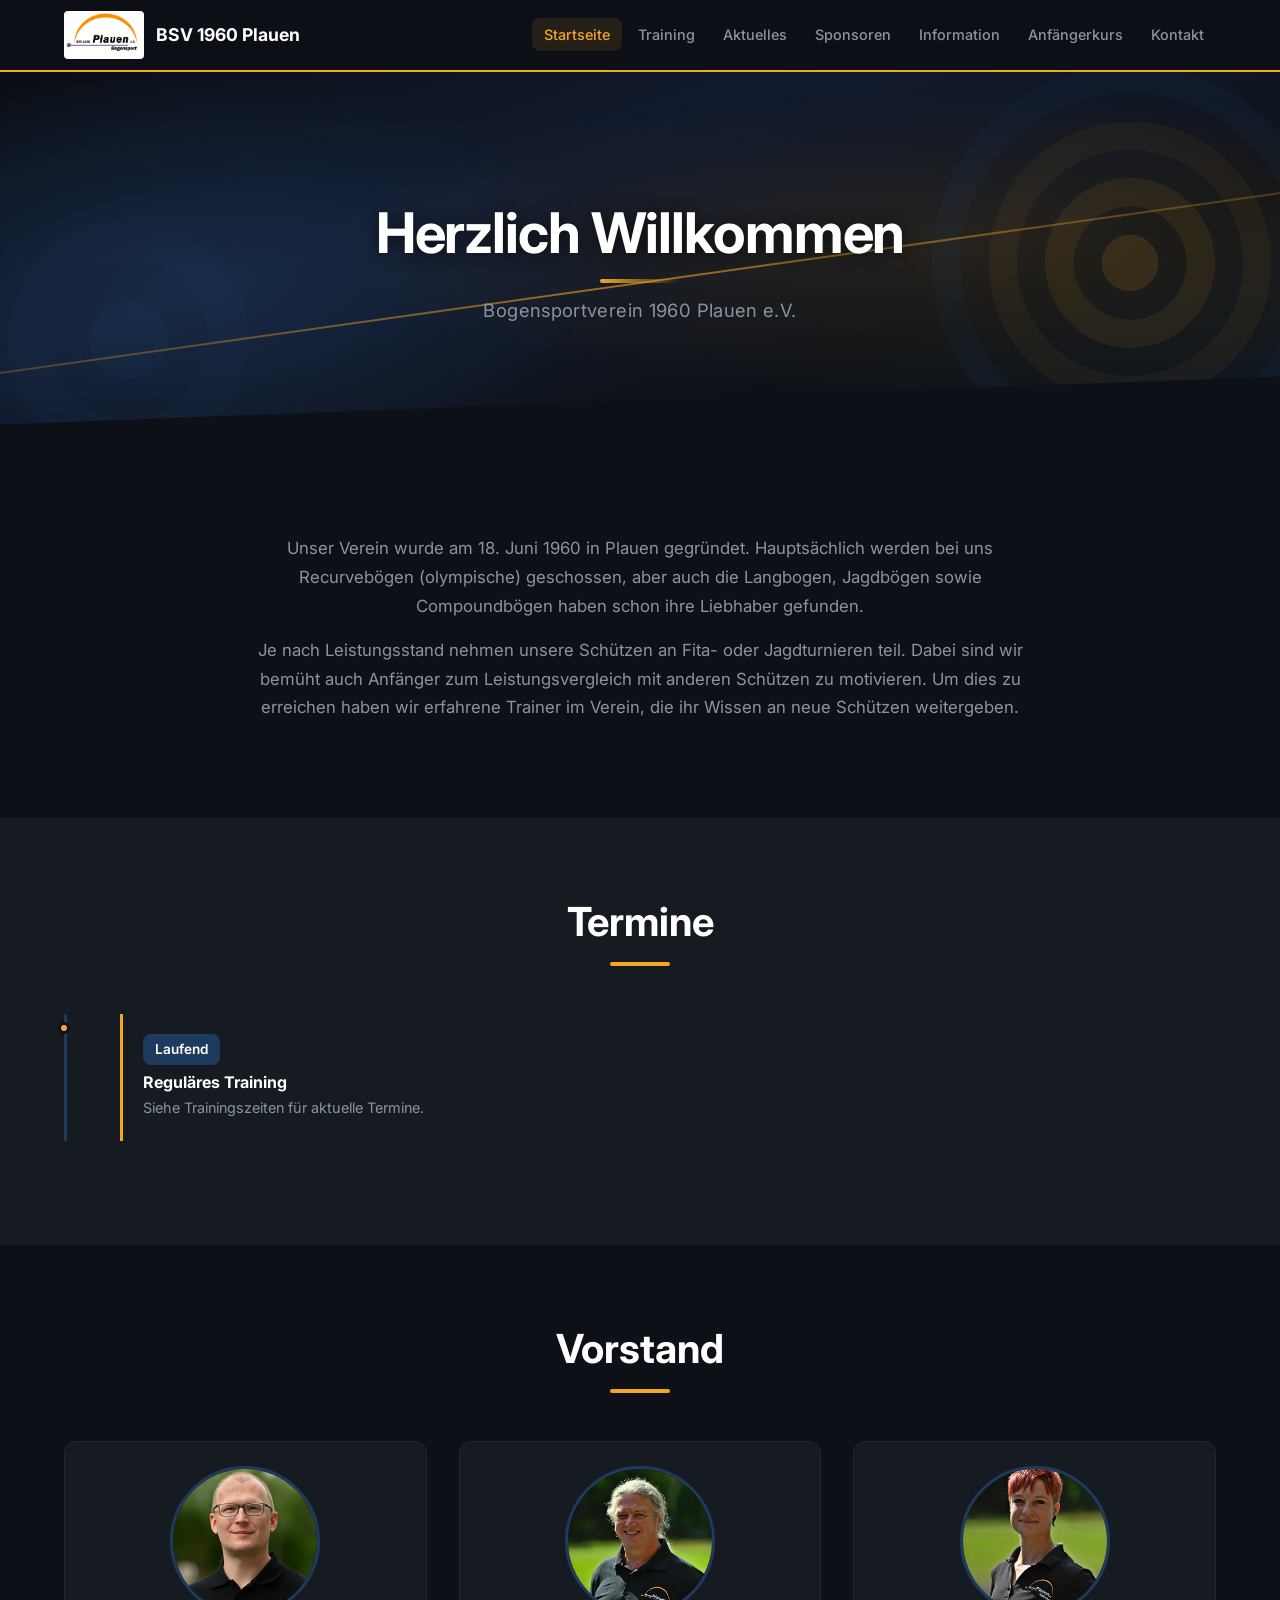
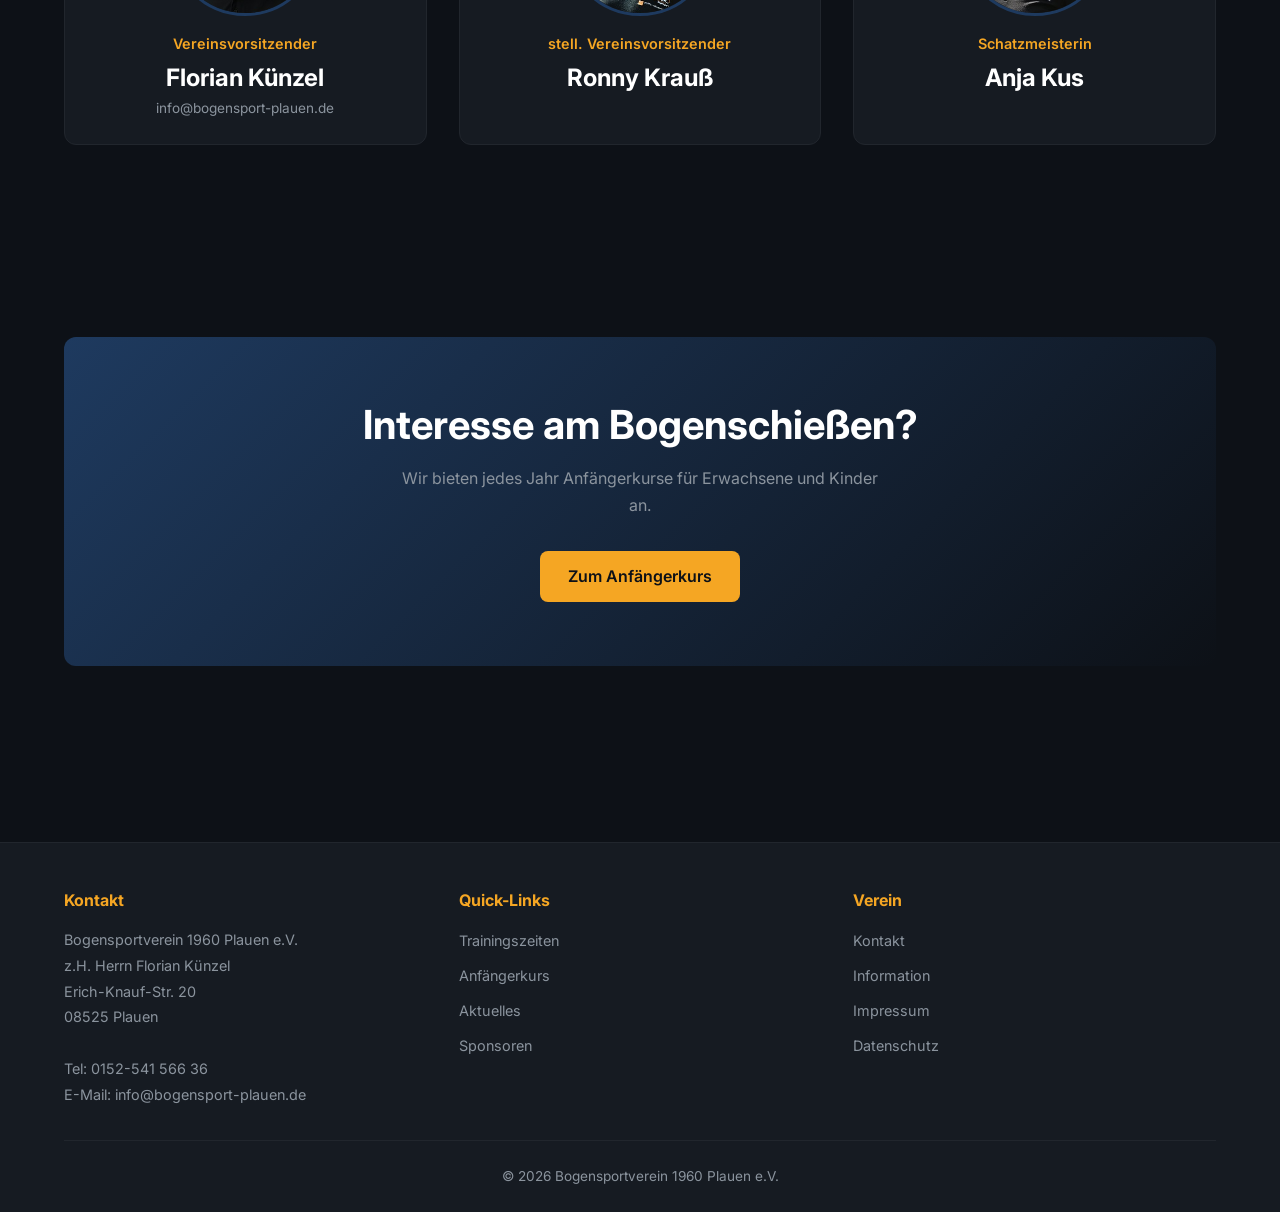
==== commit cdcf1ead: "Add CMS with user management, merge Blog+Gallery into Aktuelles - Add PHP/SQLite CMS backend under /" ====
--- a/index.html
+++ b/index.html
@@ -28,8 +28,7 @@
         <ul class="nav-list">
           <li><a href="index.html" class="active">Startseite</a></li>
           <li><a href="training.html">Training</a></li>
-          <li><a href="blog.html">Blog</a></li>
-          <li><a href="gallery.html">Galerie</a></li>
+          <li><a href="aktuelles.html">Aktuelles</a></li>
           <li><a href="sponsors.html">Sponsoren</a></li>
           <li><a href="information.html">Information</a></li>
           <li><a href="anfaengerkurs.html">Anfängerkurs</a></li>
@@ -62,32 +61,8 @@
   <section class="section section-alt">
     <div class="container">
       <h2 class="section-title fade-in">Termine</h2>
-      <div class="timeline fade-in">
-
-        <div class="timeline-item">
-          <div class="timeline-card">
-            <span class="timeline-date">06.05. – 10.06.2026</span>
-            <h4>Anfängerkurs Erwachsene</h4>
-            <p>Mittwochs 18:30 – ca. 20:00 Uhr, 6 Trainingseinheiten auf dem Bogensportplatz</p>
-          </div>
-        </div>
-
-        <div class="timeline-item">
-          <div class="timeline-card">
-            <span class="timeline-date">29.05. – 13.06.2026</span>
-            <h4>Anfängerkurs Kinder &amp; Jugendliche</h4>
-            <p>Freitags 16:00 – 17:30 Uhr &amp; Samstags 13:00 – 14:30 Uhr, 6 Trainingseinheiten</p>
-          </div>
-        </div>
-
-        <div class="timeline-item">
-          <div class="timeline-card">
-            <span class="timeline-date">Laufend</span>
-            <h4>Reguläres Training</h4>
-            <p>Sommertraining ab April auf dem Bogensportplatz – siehe Trainingszeiten</p>
-          </div>
-        </div>
-
+      <div class="timeline fade-in" id="termine-timeline">
+        <p class="timeline-empty">Termine werden geladen...</p>
       </div>
     </div>
   </section>
@@ -152,8 +127,7 @@
           <ul>
             <li><a href="training.html">Trainingszeiten</a></li>
             <li><a href="anfaengerkurs.html">Anfängerkurs</a></li>
-            <li><a href="blog.html">Blog</a></li>
-            <li><a href="gallery.html">Galerie</a></li>
+            <li><a href="aktuelles.html">Aktuelles</a></li>
             <li><a href="sponsors.html">Sponsoren</a></li>
           </ul>
         </div>
@@ -174,5 +148,6 @@
   </footer>
 
   <script src="js/main.js"></script>
+  <script src="js/termine.js"></script>
 </body>
 </html>
--- a/css/style.css
+++ b/css/style.css
@@ -248,9 +248,8 @@
 /* --- Hero Section --- */
 .hero {
   position: relative;
-  height: 55vh;
-  min-height: 350px;
-  max-height: 550px;
+  height: auto;
+  padding: 4rem 0;
   display: flex;
   align-items: center;
   justify-content: center;
@@ -260,8 +259,7 @@
 }
 
 .hero-home {
-  height: 80vh;
-  max-height: 700px;
+  padding: 6rem 0;
 }
 
 /* Animated gradient background */
@@ -695,91 +693,7 @@
   font-style: italic;
 }
 
-/* --- Blog --- */
-.blog-season {
-  margin-bottom: 3rem;
-}
-
-.blog-season-header {
-  background: var(--accent-navy);
-  color: var(--text-white);
-  padding: 0.75rem 1.25rem;
-  border-radius: var(--radius);
-  cursor: pointer;
-  display: flex;
-  justify-content: space-between;
-  align-items: center;
-  font-weight: 600;
-  font-size: 1.1rem;
-  transition: background var(--transition);
-  user-select: none;
-}
-
-.blog-season-header:hover {
-  background: var(--accent-navy-light);
-}
-
-.blog-season-header .toggle-icon {
-  font-size: 1.2rem;
-  transition: transform var(--transition);
-}
-
-.blog-season-header.open .toggle-icon {
-  transform: rotate(180deg);
-}
-
-.blog-season-content {
-  max-height: 0;
-  overflow: hidden;
-  transition: max-height 0.5s ease;
-}
-
-.blog-season-content.open {
-  max-height: 5000px;
-}
-
-.blog-entry {
-  padding: 1.5rem;
-  border-left: 3px solid var(--accent-orange);
-  margin: 1rem 0;
-  background: var(--bg-card);
-  border-radius: 0 var(--radius) var(--radius) 0;
-}
-
-.blog-entry p {
-  margin-bottom: 0.75rem;
-  color: var(--text-dim);
-}
-
-.blog-entry p:last-child {
-  margin-bottom: 0;
-}
-
-.blog-entry strong {
-  color: var(--text-white);
-}
-
-.blog-results {
-  margin: 0.5rem 0;
-  padding-left: 1.25rem;
-}
-
-.blog-results li {
-  color: var(--text-dim);
-  padding: 0.15rem 0;
-  list-style: disc;
-}
-
 /* --- Gallery --- */
-.gallery-section {
-  margin-bottom: 3rem;
-}
-
-.gallery-section h3 {
-  margin-bottom: 1.5rem;
-  padding-bottom: 0.5rem;
-  border-bottom: 2px solid var(--accent-navy);
-}
 
 .gallery-grid {
   display: grid;
@@ -1133,6 +1047,148 @@
   margin-right: auto;
 }
 
+/* --- Aktuelles (Tabs + CMS Content) --- */
+.tab-bar {
+  display: flex;
+  gap: 0.5rem;
+  margin-bottom: 2.5rem;
+  justify-content: center;
+}
+
+.tab-btn {
+  background: var(--bg-card);
+  color: var(--text-dim);
+  border: 1px solid var(--border-subtle);
+  padding: 0.6rem 1.5rem;
+  border-radius: var(--radius);
+  font-family: inherit;
+  font-size: 0.95rem;
+  font-weight: 600;
+  cursor: pointer;
+  transition: all var(--transition);
+}
+
+.tab-btn:hover {
+  color: var(--text-white);
+  border-color: var(--accent-orange);
+}
+
+.tab-btn.active {
+  background: var(--accent-orange);
+  color: var(--bg-dark);
+  border-color: var(--accent-orange);
+}
+
+.aktuelles-grid {
+  min-height: 200px;
+}
+
+.aktuelles-category {
+  margin-bottom: 3rem;
+}
+
+.category-title {
+  margin-bottom: 1.5rem;
+  padding-bottom: 0.5rem;
+  border-bottom: 2px solid var(--accent-navy);
+}
+
+.aktuelles-post {
+  background: var(--bg-card);
+  border: 1px solid var(--border-subtle);
+  border-radius: var(--radius-lg);
+  padding: 1.5rem;
+  margin-bottom: 1.5rem;
+  transition: border-color var(--transition);
+}
+
+.aktuelles-post:hover {
+  border-color: var(--accent-orange);
+}
+
+.aktuelles-blog {
+  border-left: 3px solid var(--accent-navy);
+}
+
+.aktuelles-gallery {
+  border-left: 3px solid var(--accent-orange);
+}
+
+.post-meta {
+  display: flex;
+  align-items: center;
+  gap: 0.75rem;
+  margin-bottom: 0.75rem;
+}
+
+.post-date {
+  color: var(--text-dim);
+  font-size: 0.85rem;
+}
+
+.post-badge {
+  display: inline-block;
+  padding: 0.15rem 0.6rem;
+  border-radius: var(--radius);
+  font-size: 0.75rem;
+  font-weight: 600;
+}
+
+.post-badge-blog {
+  background: rgba(30, 58, 95, 0.4);
+  color: #5ba3e6;
+}
+
+.post-badge-gallery {
+  background: rgba(245, 166, 35, 0.15);
+  color: var(--accent-orange);
+}
+
+.aktuelles-post h4 {
+  color: var(--text-white);
+  margin-bottom: 0.75rem;
+  font-size: 1.15rem;
+}
+
+.post-content {
+  color: var(--text-dim);
+  line-height: 1.7;
+  margin-bottom: 1rem;
+}
+
+.post-content p {
+  margin-bottom: 0.75rem;
+}
+
+.post-content strong {
+  color: var(--text-white);
+}
+
+.post-images {
+  display: grid;
+  grid-template-columns: repeat(auto-fill, minmax(150px, 1fr));
+  gap: 0.75rem;
+  margin-top: 1rem;
+}
+
+.post-author {
+  color: var(--text-dim);
+  font-size: 0.8rem;
+  font-style: italic;
+  margin-top: 0.75rem;
+}
+
+.loading-state,
+.empty-hint {
+  text-align: center;
+  padding: 3rem;
+  color: var(--text-dim);
+}
+
+.empty-hint a {
+  color: var(--accent-orange);
+}
+
 /* --- Utility --- */
 .text-center { text-align: center; }
 .text-orange { color: var(--accent-orange); }
@@ -1163,12 +1219,11 @@
   }
 
   .hero {
-    height: 50vh;
-    min-height: 300px;
+    padding: 3rem 0;
   }
 
   .hero-home {
-    height: 65vh;
+    padding: 4rem 0;
   }
 
   .gallery-grid {
